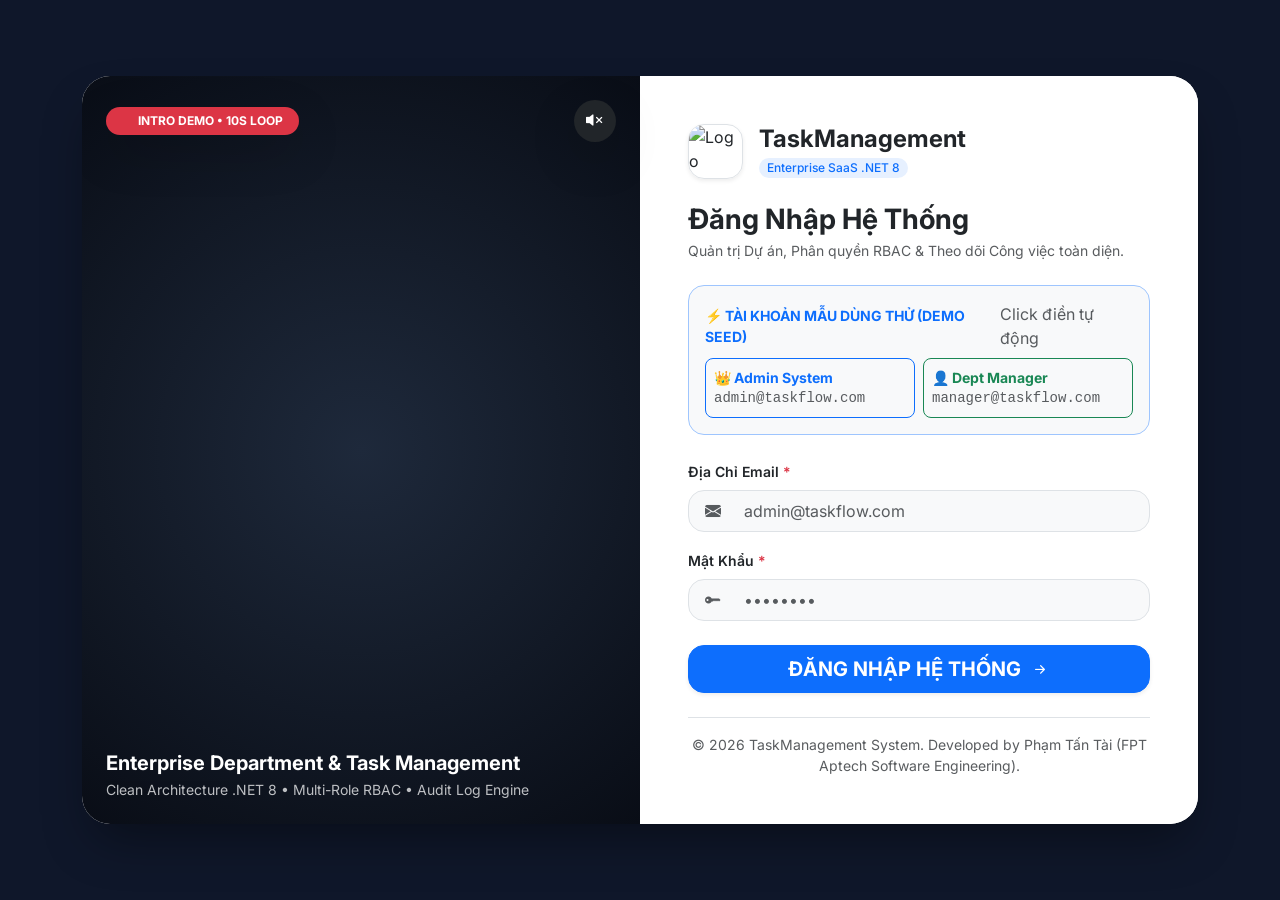
==== src/TaskManagementWeb/wwwroot/index.html @ 3f675ff0 "Remove non-project exercise folders and PDF files" ====
<!DOCTYPE html>
<html lang="vi">
<head>
    <meta charset="UTF-8" />
    <meta name="viewport" content="width=device-width, initial-scale=1.0" />
    <title>Enterprise Task Management - TaskManagement</title>
    <!-- Bootstrap 5 CSS & Icons -->
    <link href="https://cdn.jsdelivr.net/npm/bootstrap@5.3.2/dist/css/bootstrap.min.css" rel="stylesheet" />
    <link href="https://cdn.jsdelivr.net/npm/bootstrap-icons@1.11.1/font/bootstrap-icons.css" rel="stylesheet" />
    <link href="https://fonts.googleapis.com/css2?family=Inter:wght@400;500;600;700;800&display=swap" rel="stylesheet" />
    <style>
        body { font-family: 'Inter', sans-serif; background: #0f172a; min-height: 100vh; display: flex; align-items: center; justify-content: center; }
        .glass-card { background: #ffffff; border-radius: 28px; box-shadow: 0 25px 50px -12px rgba(0, 0, 0, 0.4); overflow: hidden; min-height: 740px; }
        .video-container { background: radial-gradient(circle at center, #1e293b 0%, #090d16 100%); min-height: 740px; position: relative; }
        .video-player { width: 100%; height: 100%; object-fit: contain; position: absolute; top: 0; left: 0; }
        .demo-btn { transition: all 0.2s ease; cursor: pointer; }
        .demo-btn:hover { transform: translateY(-2px); }
    </style>
</head>
<body>
    <div class="container py-4">
        <div class="row justify-content-center">
            <div class="col-xxl-11 col-12">
                <div class="card glass-card border-0">
                    <div class="row g-0">
                        
                        <!-- LEFT COLUMN: VIDEO INTRO (10S LOOP) -->
                        <div class="col-lg-6 video-container d-flex flex-column justify-content-between p-4 rounded-start-4">
                            <video id="introVideo"
                                   src="/videos/intro.mp4"
                                   class="video-player"
                                   autoplay
                                   loop
                                   muted
                                   playsinline
                                   preload="auto">
                                <source src="/videos/intro.mp4" type="video/mp4" />
                            </video>

                            <!-- Top Bar Badge & Mute Toggle -->
                            <div class="position-relative d-flex justify-content-between align-items-center" style="z-index: 10;">
                                <span class="badge bg-danger rounded-pill px-3 py-2 shadow-lg d-flex align-items-center gap-2 fs-7">
                                    <span class="spinner-grow spinner-grow-sm text-light" style="width: 8px; height: 8px;" role="status"></span>
                                    INTRO DEMO • 10S LOOP
                                </span>
                                <button type="button"
                                        id="toggleSoundBtn"
                                        class="btn btn-dark bg-opacity-75 text-white border-0 rounded-circle shadow-lg d-flex align-items-center justify-content-center"
                                        style="width: 42px; height: 42px;"
                                        title="Bật/Tắt âm thanh"
                                        onclick="toggleAudio()">
                                    <i class="bi bi-volume-mute-fill fs-5" id="soundIcon"></i>
                                </button>
                            </div>

                            <div class="position-relative text-white" style="z-index: 10;">
                                <h5 class="fw-bold mb-1">Enterprise Department & Task Management</h5>
                                <p class="small text-light opacity-75 mb-0">Clean Architecture .NET 8 • Multi-Role RBAC • Audit Log Engine</p>
                            </div>
                        </div>

                        <!-- RIGHT COLUMN: LOGIN FORM -->
                        <div class="col-lg-6 p-4 p-md-5 d-flex flex-column justify-content-between bg-white rounded-end-4" style="min-height: 740px;">
                            <div>
                                <div class="d-flex align-items-center gap-3 mb-4">
                                    <img src="/images/logo.png" alt="Logo" class="rounded-4 shadow-sm border" style="width: 55px; height: 55px; object-fit: cover;" />
                                    <div>
                                        <h4 class="fw-bold text-dark mb-0">TaskManagement</h4>
                                        <span class="badge bg-primary bg-opacity-10 text-primary fw-medium px-2 py-1 rounded-pill small">Enterprise SaaS .NET 8</span>
                                    </div>
                                </div>

                                <div class="mb-4">
                                    <h3 class="fw-bold text-dark mb-1">Đăng Nhập Hệ Thống</h3>
                                    <p class="text-muted small mb-0">Quản trị Dự án, Phân quyền RBAC & Theo dõi Công việc toàn diện.</p>
                                </div>

                                <!-- Seed Demo Accounts Quick Action -->
                                <div class="p-3 mb-4 rounded-4 bg-light border border-primary-subtle">
                                    <div class="d-flex align-items-center justify-content-between mb-2">
                                        <span class="fw-bold text-primary small uppercase">⚡ TÀI KHOẢN MẪU DÙNG THỬ (DEMO SEED)</span>
                                        <span class="text-muted text-xs">Click điền tự động</span>
                                    </div>
                                    <div class="row g-2">
                                        <div class="col-6">
                                            <button type="button" class="btn btn-outline-primary btn-sm w-100 text-start demo-btn p-2 rounded-3" onclick="fillAdmin()">
                                                <div class="fw-bold text-xs">👑 Admin System</div>
                                                <div class="text-muted font-monospace text-xs truncate">admin@taskflow.com</div>
                                            </button>
                                        </div>
                                        <div class="col-6">
                                            <button type="button" class="btn btn-outline-success btn-sm w-100 text-start demo-btn p-2 rounded-3" onclick="fillManager()">
                                                <div class="fw-bold text-xs">👤 Dept Manager</div>
                                                <div class="text-muted font-monospace text-xs truncate">manager@taskflow.com</div>
                                            </button>
                                        </div>
                                    </div>
                                </div>

                                <form onsubmit="handleLogin(event)">
                                    <div class="mb-3">
                                        <label class="form-label fw-semibold text-dark small">Địa Chỉ Email <span class="text-danger">*</span></label>
                                        <div class="input-group bg-light rounded-4 border">
                                            <span class="input-group-text bg-transparent border-0 ps-3 text-muted"><i class="bi bi-envelope-fill"></i></span>
                                            <input type="email" id="emailInput" class="form-control bg-transparent border-0 py-2" placeholder="admin@taskflow.com" required />
                                        </div>
                                    </div>

                                    <div class="mb-4">
                                        <label class="form-label fw-semibold text-dark small">Mật Khẩu <span class="text-danger">*</span></label>
                                        <div class="input-group bg-light rounded-4 border">
                                            <span class="input-group-text bg-transparent border-0 ps-3 text-muted"><i class="bi bi-key-fill"></i></span>
                                            <input type="password" id="passwordInput" class="form-control bg-transparent border-0 py-2" placeholder="••••••••" required />
                                        </div>
                                    </div>

                                    <button type="submit" class="btn btn-primary btn-lg w-100 rounded-4 fw-bold py-2.5 shadow-sm">
                                        ĐĂNG NHẬP HỆ THỐNG <i class="bi bi-arrow-right-short ms-1 fs-5"></i>
                                    </button>
                                </form>
                            </div>

                            <div class="text-center text-muted small pt-3 border-top mt-4">
                                © 2026 TaskManagement System. Developed by Phạm Tấn Tài (FPT Aptech Software Engineering).
                            </div>
                        </div>

                    </div>
                </div>
            </div>
        </div>
    </div>

    <script>
        function toggleAudio() {
            const video = document.getElementById('introVideo');
            const icon = document.getElementById('soundIcon');
            if (video && icon) {
                video.muted = !video.muted;
                if (video.muted) {
                    icon.className = 'bi bi-volume-mute-fill fs-5';
                } else {
                    icon.className = 'bi bi-volume-up-fill fs-5 text-warning';
                }
            }
        }

        function fillAdmin() {
            document.getElementById('emailInput').value = 'admin@taskflow.com';
            document.getElementById('passwordInput').value = 'admin123';
        }

        function fillManager() {
            document.getElementById('emailInput').value = 'manager@taskflow.com';
            document.getElementById('passwordInput').value = 'manager123';
        }

        function handleLogin(e) {
            e.preventDefault();
            alert("Đăng nhập thành công vào Hệ thống Quản trị TaskManagement (Clean Architecture .NET 8)!");
        }
    </script>
</body>
</html>
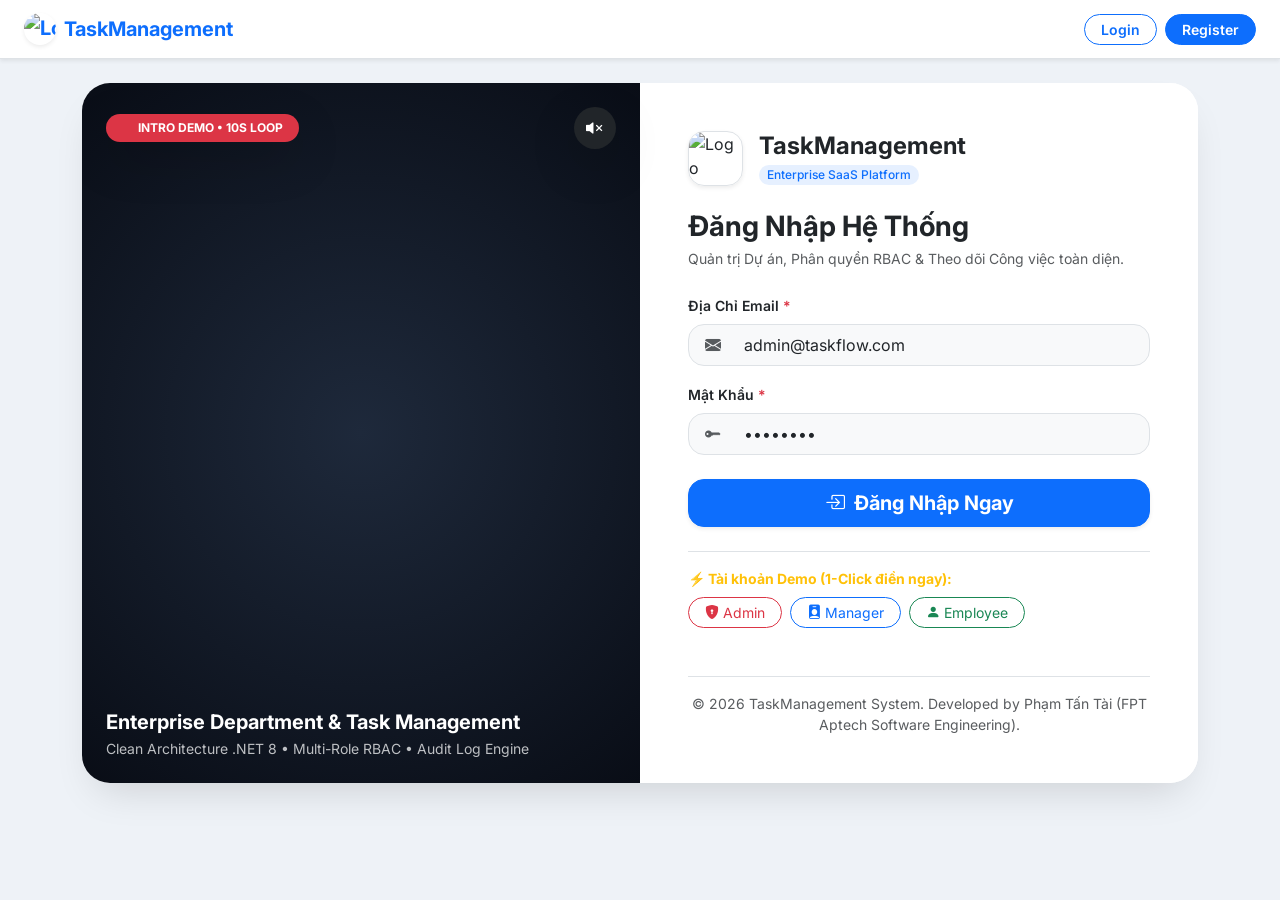
==== commit f1a1110c: "Set exact UI layout with top Navbar header bar as requested by user" ====
--- a/src/TaskManagementWeb/wwwroot/index.html
+++ b/src/TaskManagementWeb/wwwroot/index.html
@@ -3,22 +3,39 @@
 <head>
     <meta charset="UTF-8" />
     <meta name="viewport" content="width=device-width, initial-scale=1.0" />
-    <title>Enterprise Task Management - TaskManagement</title>
+    <title>Đăng Nhập Hệ Thống - TaskManagement SaaS</title>
     <!-- Bootstrap 5 CSS & Icons -->
     <link href="https://cdn.jsdelivr.net/npm/bootstrap@5.3.2/dist/css/bootstrap.min.css" rel="stylesheet" />
     <link href="https://cdn.jsdelivr.net/npm/bootstrap-icons@1.11.1/font/bootstrap-icons.css" rel="stylesheet" />
     <link href="https://fonts.googleapis.com/css2?family=Inter:wght@400;500;600;700;800&display=swap" rel="stylesheet" />
     <style>
-        body { font-family: 'Inter', sans-serif; background: #0f172a; min-height: 100vh; display: flex; align-items: center; justify-content: center; }
-        .glass-card { background: #ffffff; border-radius: 28px; box-shadow: 0 25px 50px -12px rgba(0, 0, 0, 0.4); overflow: hidden; min-height: 740px; }
-        .video-container { background: radial-gradient(circle at center, #1e293b 0%, #090d16 100%); min-height: 740px; position: relative; }
+        body { font-family: 'Inter', sans-serif; background-color: #eef2f7; min-height: 100vh; margin: 0; padding: 0; }
+        .glass-card { background: #ffffff; border-radius: 28px; box-shadow: 0 20px 40px -15px rgba(0, 0, 0, 0.15); overflow: hidden; min-height: 700px; }
+        .video-container { background: radial-gradient(circle at center, #1e293b 0%, #090d16 100%); min-height: 700px; position: relative; }
         .video-player { width: 100%; height: 100%; object-fit: contain; position: absolute; top: 0; left: 0; }
         .demo-btn { transition: all 0.2s ease; cursor: pointer; }
         .demo-btn:hover { transform: translateY(-2px); }
     </style>
 </head>
 <body>
-    <div class="container py-4">
+
+    <!-- TOP NAVBAR HEADER (MATCHING ASP.NET CORE MVC NAVBAR) -->
+    <header>
+        <nav class="navbar navbar-expand-sm navbar-toggleable-sm navbar-light bg-white border-bottom shadow-sm py-2">
+            <div class="container-fluid px-4">
+                <a class="navbar-brand d-flex align-items-center gap-2 fw-bold text-primary" href="#">
+                    <img src="/images/logo.png" alt="Logo" class="rounded-circle shadow-sm" style="width: 32px; height: 32px; object-fit: cover;" />
+                    <span class="fs-5 fw-extrabold text-primary">TaskManagement</span>
+                </a>
+                <div class="d-flex align-items-center gap-2 ms-auto">
+                    <a href="#" class="btn btn-outline-primary btn-sm rounded-pill px-3 fw-semibold">Login</a>
+                    <a href="#" class="btn btn-primary btn-sm rounded-pill px-3 fw-semibold">Register</a>
+                </div>
+            </div>
+        </nav>
+    </header>
+
+    <div class="container py-4 my-auto">
         <div class="row justify-content-center">
             <div class="col-xxl-11 col-12">
                 <div class="card glass-card border-0">
@@ -60,13 +77,13 @@
                         </div>
 
                         <!-- RIGHT COLUMN: LOGIN FORM -->
-                        <div class="col-lg-6 p-4 p-md-5 d-flex flex-column justify-content-between bg-white rounded-end-4" style="min-height: 740px;">
+                        <div class="col-lg-6 p-4 p-md-5 d-flex flex-column justify-content-between bg-white rounded-end-4" style="min-height: 700px;">
                             <div>
                                 <div class="d-flex align-items-center gap-3 mb-4">
                                     <img src="/images/logo.png" alt="Logo" class="rounded-4 shadow-sm border" style="width: 55px; height: 55px; object-fit: cover;" />
                                     <div>
                                         <h4 class="fw-bold text-dark mb-0">TaskManagement</h4>
-                                        <span class="badge bg-primary bg-opacity-10 text-primary fw-medium px-2 py-1 rounded-pill small">Enterprise SaaS .NET 8</span>
+                                        <span class="badge bg-primary bg-opacity-10 text-primary fw-medium px-2 py-1 rounded-pill small">Enterprise SaaS Platform</span>
                                     </div>
                                 </div>
 
@@ -75,34 +92,12 @@
                                     <p class="text-muted small mb-0">Quản trị Dự án, Phân quyền RBAC & Theo dõi Công việc toàn diện.</p>
                                 </div>
 
-                                <!-- Seed Demo Accounts Quick Action -->
-                                <div class="p-3 mb-4 rounded-4 bg-light border border-primary-subtle">
-                                    <div class="d-flex align-items-center justify-content-between mb-2">
-                                        <span class="fw-bold text-primary small uppercase">⚡ TÀI KHOẢN MẪU DÙNG THỬ (DEMO SEED)</span>
-                                        <span class="text-muted text-xs">Click điền tự động</span>
-                                    </div>
-                                    <div class="row g-2">
-                                        <div class="col-6">
-                                            <button type="button" class="btn btn-outline-primary btn-sm w-100 text-start demo-btn p-2 rounded-3" onclick="fillAdmin()">
-                                                <div class="fw-bold text-xs">👑 Admin System</div>
-                                                <div class="text-muted font-monospace text-xs truncate">admin@taskflow.com</div>
-                                            </button>
-                                        </div>
-                                        <div class="col-6">
-                                            <button type="button" class="btn btn-outline-success btn-sm w-100 text-start demo-btn p-2 rounded-3" onclick="fillManager()">
-                                                <div class="fw-bold text-xs">👤 Dept Manager</div>
-                                                <div class="text-muted font-monospace text-xs truncate">manager@taskflow.com</div>
-                                            </button>
-                                        </div>
-                                    </div>
-                                </div>
-
                                 <form onsubmit="handleLogin(event)">
                                     <div class="mb-3">
                                         <label class="form-label fw-semibold text-dark small">Địa Chỉ Email <span class="text-danger">*</span></label>
                                         <div class="input-group bg-light rounded-4 border">
                                             <span class="input-group-text bg-transparent border-0 ps-3 text-muted"><i class="bi bi-envelope-fill"></i></span>
-                                            <input type="email" id="emailInput" class="form-control bg-transparent border-0 py-2" placeholder="admin@taskflow.com" required />
+                                            <input type="email" id="emailInput" class="form-control bg-transparent border-0 py-2" value="admin@taskflow.com" placeholder="admin@taskflow.com" required />
                                         </div>
                                     </div>
 
@@ -110,14 +105,32 @@
                                         <label class="form-label fw-semibold text-dark small">Mật Khẩu <span class="text-danger">*</span></label>
                                         <div class="input-group bg-light rounded-4 border">
                                             <span class="input-group-text bg-transparent border-0 ps-3 text-muted"><i class="bi bi-key-fill"></i></span>
-                                            <input type="password" id="passwordInput" class="form-control bg-transparent border-0 py-2" placeholder="••••••••" required />
+                                            <input type="password" id="passwordInput" class="form-control bg-transparent border-0 py-2" value="admin123" placeholder="••••••••" required />
                                         </div>
                                     </div>
 
                                     <button type="submit" class="btn btn-primary btn-lg w-100 rounded-4 fw-bold py-2.5 shadow-sm">
-                                        ĐĂNG NHẬP HỆ THỐNG <i class="bi bi-arrow-right-short ms-1 fs-5"></i>
+                                        <i class="bi bi-box-arrow-in-right me-1"></i> Đăng Nhập Ngay
                                     </button>
                                 </form>
+
+                                <!-- Seed Demo Accounts Quick Action -->
+                                <div class="mt-4 pt-3 border-top">
+                                    <div class="d-flex align-items-center justify-content-between mb-2">
+                                        <span class="fw-bold text-warning small uppercase">⚡ Tài khoản Demo (1-Click điền ngay):</span>
+                                    </div>
+                                    <div class="d-flex gap-2">
+                                        <button type="button" class="btn btn-outline-danger btn-sm rounded-pill px-3 demo-btn" onclick="fillAdmin()">
+                                            <i class="bi bi-shield-lock-fill"></i> Admin
+                                        </button>
+                                        <button type="button" class="btn btn-outline-primary btn-sm rounded-pill px-3 demo-btn" onclick="fillManager()">
+                                            <i class="bi bi-person-badge-fill"></i> Manager
+                                        </button>
+                                        <button type="button" class="btn btn-outline-success btn-sm rounded-pill px-3 demo-btn" onclick="fillEmployee()">
+                                            <i class="bi bi-person-fill"></i> Employee
+                                        </button>
+                                    </div>
+                                </div>
                             </div>
 
                             <div class="text-center text-muted small pt-3 border-top mt-4">
@@ -155,6 +168,11 @@
             document.getElementById('passwordInput').value = 'manager123';
         }
 
+        function fillEmployee() {
+            document.getElementById('emailInput').value = 'employee@taskflow.com';
+            document.getElementById('passwordInput').value = 'emp123';
+        }
+
         function handleLogin(e) {
             e.preventDefault();
             alert("Đăng nhập thành công vào Hệ thống Quản trị TaskManagement (Clean Architecture .NET 8)!");
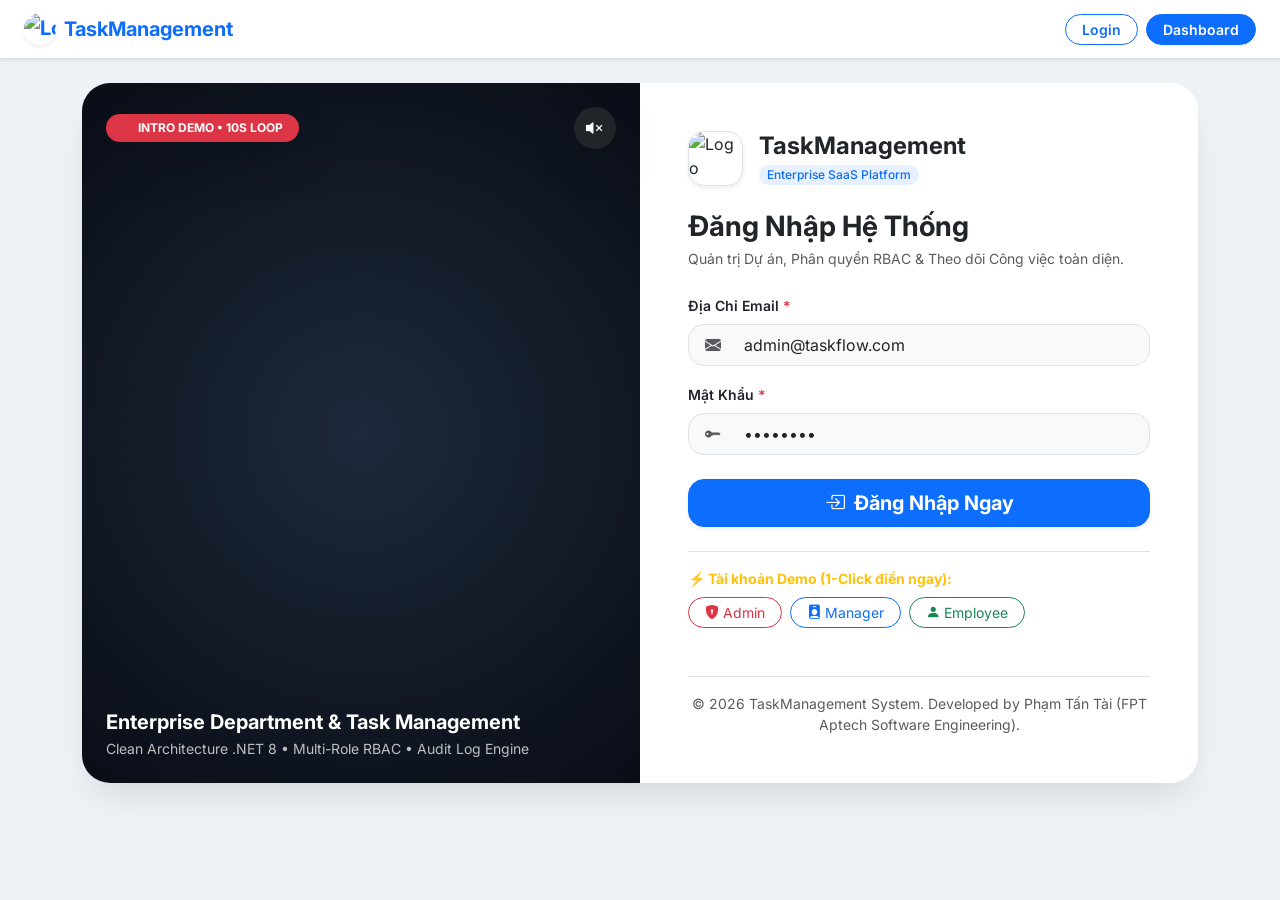
==== commit d2bc8aab: "Add interactive dashboard.html and automatic navigation on Vercel deployment" ====
--- a/src/TaskManagementWeb/wwwroot/index.html
+++ b/src/TaskManagementWeb/wwwroot/index.html
@@ -19,17 +19,17 @@
 </head>
 <body>
 
-    <!-- TOP NAVBAR HEADER (MATCHING ASP.NET CORE MVC NAVBAR) -->
+    <!-- TOP NAVBAR HEADER -->
     <header>
         <nav class="navbar navbar-expand-sm navbar-toggleable-sm navbar-light bg-white border-bottom shadow-sm py-2">
             <div class="container-fluid px-4">
-                <a class="navbar-brand d-flex align-items-center gap-2 fw-bold text-primary" href="#">
+                <a class="navbar-brand d-flex align-items-center gap-2 fw-bold text-primary" href="/dashboard.html">
                     <img src="/images/logo.png" alt="Logo" class="rounded-circle shadow-sm" style="width: 32px; height: 32px; object-fit: cover;" />
                     <span class="fs-5 fw-extrabold text-primary">TaskManagement</span>
                 </a>
                 <div class="d-flex align-items-center gap-2 ms-auto">
-                    <a href="#" class="btn btn-outline-primary btn-sm rounded-pill px-3 fw-semibold">Login</a>
-                    <a href="#" class="btn btn-primary btn-sm rounded-pill px-3 fw-semibold">Register</a>
+                    <a href="/index.html" class="btn btn-outline-primary btn-sm rounded-pill px-3 fw-semibold">Login</a>
+                    <a href="/dashboard.html" class="btn btn-primary btn-sm rounded-pill px-3 fw-semibold">Dashboard</a>
                 </div>
             </div>
         </nav>
@@ -175,7 +175,9 @@
 
         function handleLogin(e) {
             e.preventDefault();
-            alert("Đăng nhập thành công vào Hệ thống Quản trị TaskManagement (Clean Architecture .NET 8)!");
+            const email = document.getElementById('emailInput').value;
+            localStorage.setItem('userEmail', email);
+            window.location.href = '/dashboard.html';
         }
     </script>
 </body>
